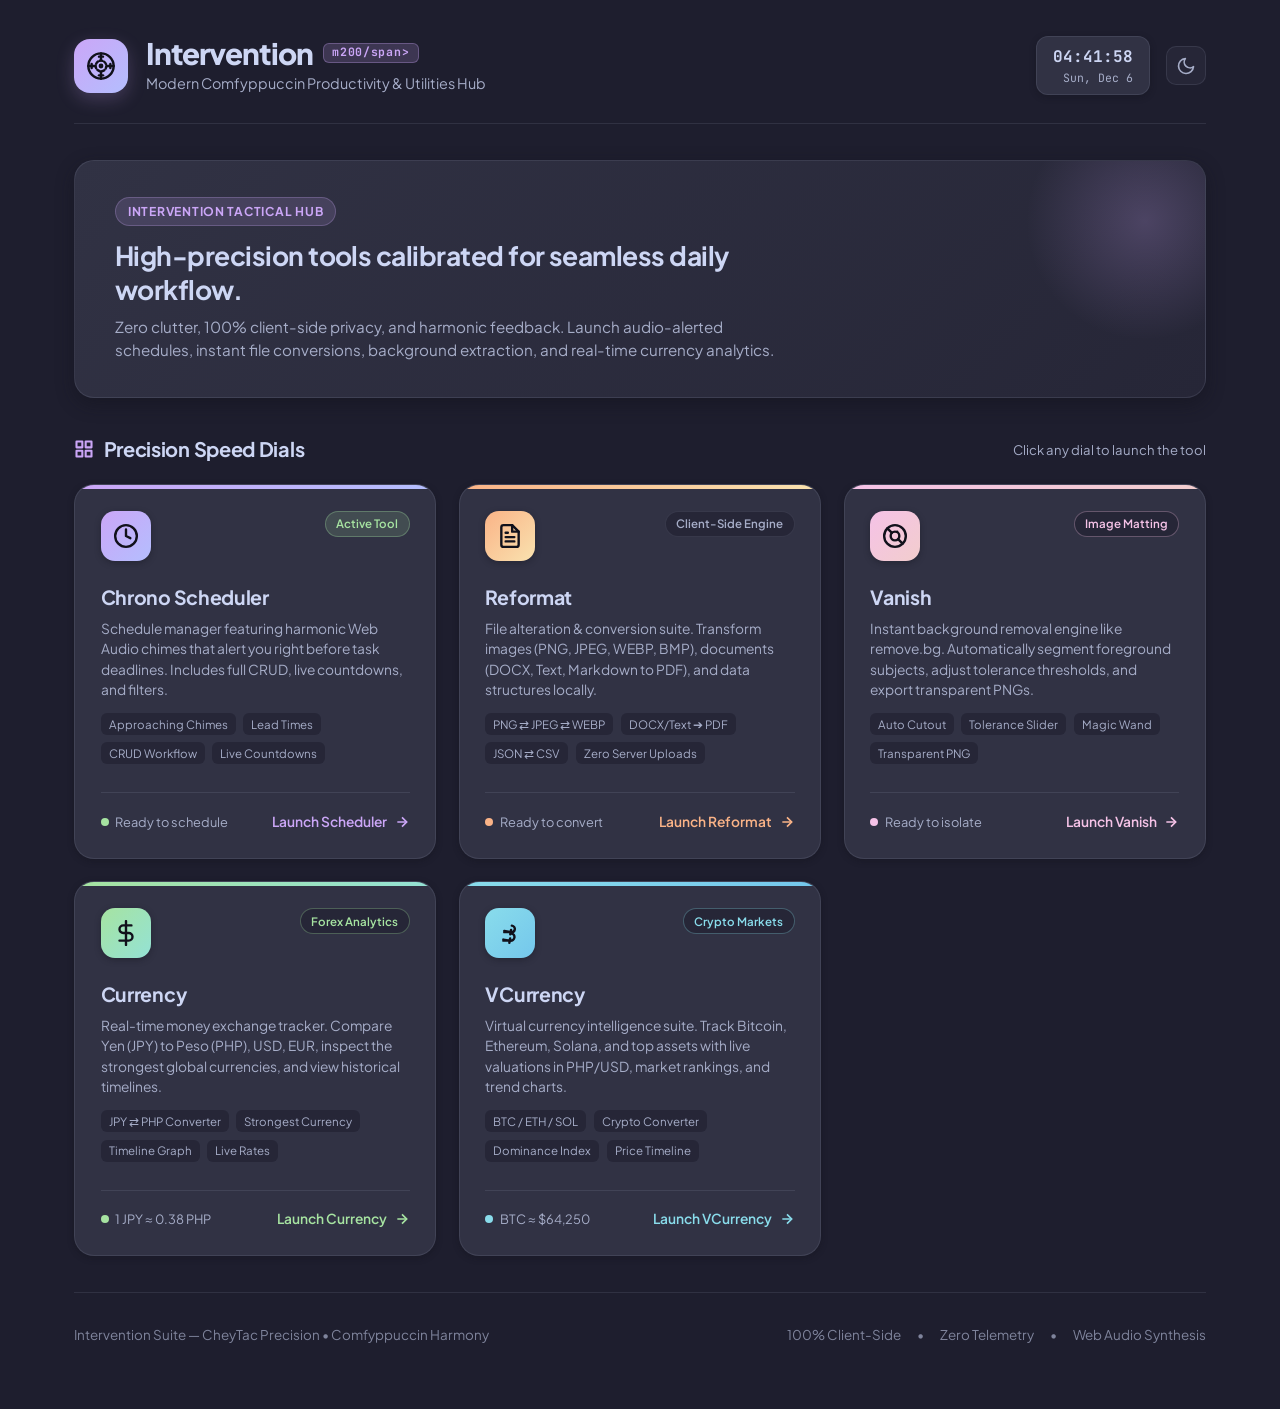
==== index.html @ 0a669cba "Initial commit" ====
<!DOCTYPE html>
<html lang="en" data-theme="mocha">
<head>
  <meta charset="UTF-8">
  <meta name="viewport" content="width=device-width, initial-scale=1.0">
  <title>Intervention — Tactical Productivity & Utilities Suite</title>
  <link rel="preconnect" href="https://fonts.googleapis.com">
  <link rel="preconnect" href="https://fonts.gstatic.com" crossorigin>
  <link href="https://fonts.googleapis.com/css2?family=Plus+Jakarta+Sans:wght@300;400;500;600;700;800&family=JetBrains+Mono:wght@400;500;600;700&display=swap" rel="stylesheet">
  <link rel="stylesheet" href="theme.css">
  <link rel="stylesheet" href="home.css">
</head>
<body>
  <div class="home-container">
    <!-- Top Header -->
    <header class="home-header">
      <div class="home-brand-group">
        <!-- CheyTac M200 Intervention Precision Sniper Reticle Icon -->
        <div class="home-logo-box" title="CheyTac M200 Intervention Reticle">
          <svg width="32" height="32" viewBox="0 0 24 24" fill="none" stroke="currentColor" stroke-width="1.8" stroke-linecap="round" stroke-linejoin="round">
            <!-- Outer scope optic ring -->
            <circle cx="12" cy="12" r="9.5"></circle>
            <!-- Inner precision circle -->
            <circle cx="12" cy="12" r="4" stroke-dasharray="2 1.5"></circle>
            <!-- Crosshairs -->
            <line x1="12" y1="2.5" x2="12" y2="7.5"></line>
            <line x1="12" y1="16.5" x2="12" y2="21.5"></line>
            <line x1="2.5" y1="12" x2="7.5" y2="12"></line>
            <line x1="16.5" y1="12" x2="21.5" y2="12"></line>
            <!-- Mil-dot elevation / windage hashmarks -->
            <line x1="10.5" y1="5" x2="13.5" y2="5"></line>
            <line x1="10.5" y1="19" x2="13.5" y2="19"></line>
            <line x1="5" y1="10.5" x2="5" y2="13.5"></line>
            <line x1="19" y1="10.5" x2="19" y2="13.5"></line>
            <!-- Rangefinder chevron / center dot -->
            <circle cx="12" cy="12" r="0.9" fill="currentColor"></circle>
          </svg>
        </div>
        <div>
          <h1 class="home-title">
            Intervention
            <span class="m200-tag"> m200/span>
          </h1>
          <p class="home-subtitle">Modern Comfyppuccin Productivity & Utilities Hub</p>
        </div>
      </div>

      <div class="home-header-right">
        <!-- Live Clock -->
        <div class="home-clock">
          <span class="home-clock-time" id="homeClockTime">--:--:--</span>
          <span class="home-clock-date" id="homeClockDate">---</span>
        </div>

        <!-- Comfyppuccin Theme Switcher (Mocha / Latte) -->
        <button id="homeThemeToggleBtn" class="btn btn-icon" title="Toggle Comfyppuccin Mocha / Latte Theme" aria-label="Toggle Theme">
          <svg class="theme-icon-sun hidden" width="20" height="20" viewBox="0 0 24 24" fill="none" stroke="currentColor" stroke-width="2" stroke-linecap="round" stroke-linejoin="round">
            <circle cx="12" cy="12" r="5"></circle>
            <line x1="12" y1="1" x2="12" y2="3"></line>
            <line x1="12" y1="21" x2="12" y2="23"></line>
            <line x1="4.22" y1="4.22" x2="5.64" y2="5.64"></line>
            <line x1="18.36" y1="18.36" x2="19.78" y2="19.78"></line>
            <line x1="1" y1="12" x2="3" y2="12"></line>
            <line x1="21" y1="12" x2="23" y2="12"></line>
            <line x1="4.22" y1="19.78" x2="5.64" y2="18.36"></line>
            <line x1="18.36" y1="5.64" x2="19.78" y2="4.22"></line>
          </svg>
          <svg class="theme-icon-moon" width="20" height="20" viewBox="0 0 24 24" fill="none" stroke="currentColor" stroke-width="2" stroke-linecap="round" stroke-linejoin="round">
            <path d="M21 12.79A9 9 0 1 1 11.21 3 7 7 0 0 0 21 12.79z"></path>
          </svg>
        </button>
      </div>
    </header>

    <!-- Hero Intro -->
    <section class="home-hero">
      <div class="hero-text-group">
        <span class="hero-badge">Intervention Tactical Hub</span>
        <h2 class="hero-heading">High-precision tools calibrated for seamless daily workflow.</h2>
        <p class="hero-desc">
          Zero clutter, 100% client-side privacy, and harmonic feedback. Launch audio-alerted schedules, instant file conversions, background extraction, and real-time currency analytics.
        </p>
      </div>
    </section>

    <!-- Speed Dial Cards Section -->
    <section class="speed-dial-section">
      <div class="section-header">
        <h3 class="section-title">
          <svg width="20" height="20" viewBox="0 0 24 24" fill="none" stroke="var(--cp-mauve)" stroke-width="2.5" stroke-linecap="round" stroke-linejoin="round">
            <rect x="3" y="3" width="7" height="7"></rect>
            <rect x="14" y="3" width="7" height="7"></rect>
            <rect x="14" y="14" width="7" height="7"></rect>
            <rect x="3" y="14" width="7" height="7"></rect>
          </svg>
          Precision Speed Dials
        </h3>
        <span class="section-subtitle">Click any dial to launch the tool</span>
      </div>

      <div class="speed-dial-grid">
        <!-- 1. Chrono Scheduler -->
        <a href="scheduler.html" class="speed-dial-card card-scheduler" id="speedDialScheduler">
          <div class="card-top">
            <div class="card-icon-box">
              <svg width="26" height="26" viewBox="0 0 24 24" fill="none" stroke="currentColor" stroke-width="2.2" stroke-linecap="round" stroke-linejoin="round">
                <circle cx="12" cy="12" r="10"></circle>
                <polyline points="12 6 12 12 16 14"></polyline>
              </svg>
            </div>
            <span class="card-badge badge-active" id="schedulerTaskCountBadge">Active Tool</span>
          </div>

          <div class="card-body">
            <h4 class="card-title">Chrono Scheduler</h4>
            <p class="card-desc">
              Schedule manager featuring harmonic Web Audio chimes that alert you right before task deadlines. Includes full CRUD, live countdowns, and filters.
            </p>
            <div class="card-features">
              <span class="feature-pill">Approaching Chimes</span>
              <span class="feature-pill">Lead Times</span>
              <span class="feature-pill">CRUD Workflow</span>
              <span class="feature-pill">Live Countdowns</span>
            </div>
          </div>

          <div class="card-footer">
            <span class="card-status-text" id="schedulerStatusText">
              <span class="status-dot"></span> Ready to schedule
            </span>
            <span class="launch-btn-label">
              Launch Scheduler
              <svg width="16" height="16" viewBox="0 0 24 24" fill="none" stroke="currentColor" stroke-width="2.5">
                <path d="M5 12h14"></path>
                <path d="M12 5l7 7-7 7"></path>
              </svg>
            </span>
          </div>
        </a>

        <!-- 2. Reformat (Formerly Conver Falter) -->
        <a href="reformat.html" class="speed-dial-card card-reformat" id="speedDialReformat">
          <div class="card-top">
            <div class="card-icon-box">
              <svg width="26" height="26" viewBox="0 0 24 24" fill="none" stroke="currentColor" stroke-width="2.2" stroke-linecap="round" stroke-linejoin="round">
                <path d="M14 2H6a2 2 0 0 0-2 2v16a2 2 0 0 0 2 2h12a2 2 0 0 0 2-2V8z"></path>
                <polyline points="14 2 14 8 20 8"></polyline>
                <line x1="16" y1="13" x2="8" y2="13"></line>
                <line x1="16" y1="17" x2="8" y2="17"></line>
                <polyline points="10 9 9 9 8 9"></polyline>
              </svg>
            </div>
            <span class="card-badge">Client-Side Engine</span>
          </div>

          <div class="card-body">
            <h4 class="card-title">Reformat</h4>
            <p class="card-desc">
              File alteration & conversion suite. Transform images (PNG, JPEG, WEBP, BMP), documents (DOCX, Text, Markdown to PDF), and data structures locally.
            </p>
            <div class="card-features">
              <span class="feature-pill">PNG ⇄ JPEG ⇄ WEBP</span>
              <span class="feature-pill">DOCX/Text ➔ PDF</span>
              <span class="feature-pill">JSON ⇄ CSV</span>
              <span class="feature-pill">Zero Server Uploads</span>
            </div>
          </div>

          <div class="card-footer">
            <span class="card-status-text">
              <span class="status-dot" style="background-color: var(--cp-peach);"></span> Ready to convert
            </span>
            <span class="launch-btn-label" style="color: var(--cp-peach);">
              Launch Reformat
              <svg width="16" height="16" viewBox="0 0 24 24" fill="none" stroke="currentColor" stroke-width="2.5">
                <path d="M5 12h14"></path>
                <path d="M12 5l7 7-7 7"></path>
              </svg>
            </span>
          </div>
        </a>

        <!-- 3. Vanish (Background Remover) -->
        <a href="vanish.html" class="speed-dial-card card-vanish" id="speedDialVanish">
          <div class="card-top">
            <div class="card-icon-box">
              <svg width="26" height="26" viewBox="0 0 24 24" fill="none" stroke="currentColor" stroke-width="2.2" stroke-linecap="round" stroke-linejoin="round">
                <circle cx="12" cy="12" r="10"></circle>
                <path d="m4.93 4.93 4.24 4.24"></path>
                <path d="m14.83 14.83 4.24 4.24"></path>
                <path d="M14 8h.01"></path>
                <circle cx="12" cy="12" r="4"></circle>
              </svg>
            </div>
            <span class="card-badge" style="color: var(--cp-pink); border-color: rgba(245, 194, 231, 0.3);">Image Matting</span>
          </div>

          <div class="card-body">
            <h4 class="card-title">Vanish</h4>
            <p class="card-desc">
              Instant background removal engine like remove.bg. Automatically segment foreground subjects, adjust tolerance thresholds, and export transparent PNGs.
            </p>
            <div class="card-features">
              <span class="feature-pill">Auto Cutout</span>
              <span class="feature-pill">Tolerance Slider</span>
              <span class="feature-pill">Magic Wand</span>
              <span class="feature-pill">Transparent PNG</span>
            </div>
          </div>

          <div class="card-footer">
            <span class="card-status-text">
              <span class="status-dot" style="background-color: var(--cp-pink);"></span> Ready to isolate
            </span>
            <span class="launch-btn-label" style="color: var(--cp-pink);">
              Launch Vanish
              <svg width="16" height="16" viewBox="0 0 24 24" fill="none" stroke="currentColor" stroke-width="2.5">
                <path d="M5 12h14"></path>
                <path d="M12 5l7 7-7 7"></path>
              </svg>
            </span>
          </div>
        </a>

        <!-- 4. Currency (Fiat Exchange Rates & Trends) -->
        <a href="currency.html" class="speed-dial-card card-currency" id="speedDialCurrency">
          <div class="card-top">
            <div class="card-icon-box">
              <svg width="26" height="26" viewBox="0 0 24 24" fill="none" stroke="currentColor" stroke-width="2.2" stroke-linecap="round" stroke-linejoin="round">
                <line x1="12" y1="1" x2="12" y2="23"></line>
                <path d="M17 5H9.5a3.5 3.5 0 0 0 0 7h5a3.5 3.5 0 0 1 0 7H6"></path>
              </svg>
            </div>
            <span class="card-badge" style="color: var(--cp-green); border-color: rgba(166, 227, 161, 0.3);">Forex Analytics</span>
          </div>

          <div class="card-body">
            <h4 class="card-title">Currency</h4>
            <p class="card-desc">
              Real-time money exchange tracker. Compare Yen (JPY) to Peso (PHP), USD, EUR, inspect the strongest global currencies, and view historical timelines.
            </p>
            <div class="card-features">
              <span class="feature-pill">JPY ⇄ PHP Converter</span>
              <span class="feature-pill">Strongest Currency</span>
              <span class="feature-pill">Timeline Graph</span>
              <span class="feature-pill">Live Rates</span>
            </div>
          </div>

          <div class="card-footer">
            <span class="card-status-text" id="currencyStatusText">
              <span class="status-dot" style="background-color: var(--cp-green);"></span> Loading rates...
            </span>
            <span class="launch-btn-label" style="color: var(--cp-green);">
              Launch Currency
              <svg width="16" height="16" viewBox="0 0 24 24" fill="none" stroke="currentColor" stroke-width="2.5">
                <path d="M5 12h14"></path>
                <path d="M12 5l7 7-7 7"></path>
              </svg>
            </span>
          </div>
        </a>

        <!-- 5. VCurrency (Virtual / Crypto Analytics) -->
        <a href="vcurrency.html" class="speed-dial-card card-vcurrency" id="speedDialVCurrency">
          <div class="card-top">
            <div class="card-icon-box">
              <svg width="26" height="26" viewBox="0 0 24 24" fill="none" stroke="currentColor" stroke-width="2.2" stroke-linecap="round" stroke-linejoin="round">
                <path d="M11.767 19.089c4.924.868 6.14-6.025 1.216-6.894m-1.216 6.894L5.86 18.047m5.907 1.042l-.347 1.97m.347-1.97l.347-1.97m-.347 1.97H5.86m6.74-7.852c4.348.766 5.423-5.316 1.075-6.082m-1.075 6.082L6.693 10.15m5.907 1.043l-.347 1.97m.347-1.97l.347-1.97m-.347 1.97H6.693"></path>
              </svg>
            </div>
            <span class="card-badge" style="color: var(--cp-sky); border-color: rgba(137, 220, 235, 0.3);">Crypto Markets</span>
          </div>

          <div class="card-body">
            <h4 class="card-title">VCurrency</h4>
            <p class="card-desc">
              Virtual currency intelligence suite. Track Bitcoin, Ethereum, Solana, and top assets with live valuations in PHP/USD, market rankings, and trend charts.
            </p>
            <div class="card-features">
              <span class="feature-pill">BTC / ETH / SOL</span>
              <span class="feature-pill">Crypto Converter</span>
              <span class="feature-pill">Dominance Index</span>
              <span class="feature-pill">Price Timeline</span>
            </div>
          </div>

          <div class="card-footer">
            <span class="card-status-text" id="vcurrencyStatusText">
              <span class="status-dot" style="background-color: var(--cp-sky);"></span> Loading crypto...
            </span>
            <span class="launch-btn-label" style="color: var(--cp-sky);">
              Launch VCurrency
              <svg width="16" height="16" viewBox="0 0 24 24" fill="none" stroke="currentColor" stroke-width="2.5">
                <path d="M5 12h14"></path>
                <path d="M12 5l7 7-7 7"></path>
              </svg>
            </span>
          </div>
        </a>
      </div>
    </section>

    <!-- Footer -->
    <footer class="home-footer">
      <div>
        <span>Intervention Suite</span> &mdash; CheyTac Precision &bull; Comfyppuccin Harmony
      </div>
      <div class="footer-tags">
        <span>100% Client-Side</span>
        <span>&bull;</span>
        <span>Zero Telemetry</span>
        <span>&bull;</span>
        <span>Web Audio Synthesis</span>
      </div>
    </footer>
  </div>

  <script src="home.js"></script>
</body>
</html>
---- theme.css ----
/* ==========================================================================
   Intervention — Comfyppuccin Theme Design System
   Cozy, warm pastel aesthetic inspired by Catppuccin (Mocha & Latte)
   ========================================================================== */

:root, [data-theme="mocha"] {
  /* Comfyppuccin Mocha Palette (Default Dark) */
  --cp-rosewater: #f5e0dc;
  --cp-flamingo:  #f2cdcd;
  --cp-pink:      #f5c2e7;
  --cp-mauve:     #cba6f7;
  --cp-red:       #f38ba8;
  --cp-maroon:    #eba0ac;
  --cp-peach:     #fab387;
  --cp-yellow:    #f9e2af;
  --cp-green:     #a6e3a1;
  --cp-teal:      #94e2d5;
  --cp-sky:       #89dceb;
  --cp-sapphire:  #74c7ec;
  --cp-blue:      #89b4fa;
  --cp-lavender:  #b4befe;

  /* Surfaces & Backgrounds */
  --cp-text:      #cdd6f4;
  --cp-subtext1:  #bac2de;
  --cp-subtext0:  #a6adc8;
  --cp-overlay2:  #9399b2;
  --cp-overlay1:  #7f849c;
  --cp-overlay0:  #6c7086;
  --cp-surface2:  #585b70;
  --cp-surface1:  #45475a;
  --cp-surface0:  #313244;
  --cp-base:      #1e1e2e;
  --cp-mantle:    #181825;
  --cp-crust:     #11111b;

  /* Semantic UI Tokens */
  --bg-app:        var(--cp-base);
  --bg-sidebar:    var(--cp-mantle);
  --bg-card:       var(--cp-surface0);
  --bg-card-hover: #3b3d52;
  --bg-card-subtle:#262637;
  --bg-input:      var(--cp-mantle);
  --border-subtle: rgba(205, 214, 244, 0.1);
  --border-hover:  rgba(205, 214, 244, 0.2);
  --border-focus:  var(--cp-mauve);

  --text-main:     var(--cp-text);
  --text-muted:    var(--cp-subtext0);
  --text-dim:      var(--cp-overlay1);

  --accent-primary:var(--cp-mauve);
  --accent-hover:  #b584ea;
  --accent-glow:   rgba(203, 166, 247, 0.22);

  --accent-accent2:var(--cp-lavender);
  --accent-peach:  var(--cp-peach);
  --accent-teal:   var(--cp-teal);
  --accent-green:  var(--cp-green);
  --accent-red:    var(--cp-red);
  --accent-yellow: var(--cp-yellow);
  --accent-sky:    var(--cp-sky);

  --shadow-sm: 0 2px 6px rgba(17, 17, 27, 0.35);
  --shadow-md: 0 6px 18px rgba(17, 17, 27, 0.45);
  --shadow-lg: 0 16px 36px rgba(17, 17, 27, 0.65);
}

[data-theme="latte"] {
  /* Comfyppuccin Latte Palette (Warm Light) */
  --cp-rosewater: #dc8a78;
  --cp-flamingo:  #dd7878;
  --cp-pink:      #ea76cb;
  --cp-mauve:     #8839ef;
  --cp-red:       #d20f39;
  --cp-maroon:    #e64553;
  --cp-peach:     #fe640b;
  --cp-yellow:    #df8e1d;
  --cp-green:     #40a02b;
  --cp-teal:      #179299;
  --cp-sky:       #04a5e5;
  --cp-sapphire:  #209fb5;
  --cp-blue:      #1e66f5;
  --cp-lavender:  #7287fd;

  --cp-text:      #4c4f69;
  --cp-subtext1:  #5c5f77;
  --cp-subtext0:  #6c6f85;
  --cp-overlay2:  #7c7f93;
  --cp-overlay1:  #8c8fa1;
  --cp-overlay0:  #9ca0b0;
  --cp-surface2:  #acb0be;
  --cp-surface1:  #bcc0cc;
  --cp-surface0:  #ccd0da;
  --cp-base:      #eff1f5;
  --cp-mantle:    #e6e9ef;
  --cp-crust:     #dce0e8;

  --bg-app:        var(--cp-base);
  --bg-sidebar:    var(--cp-mantle);
  --bg-card:       #ffffff;
  --bg-card-hover: #f7f8fb;
  --bg-card-subtle:#f0f2f7;
  --bg-input:      #fdfdfe;
  --border-subtle: rgba(76, 79, 105, 0.12);
  --border-hover:  rgba(76, 79, 105, 0.22);
  --border-focus:  var(--cp-mauve);

  --text-main:     var(--cp-text);
  --text-muted:    var(--cp-subtext0);
  --text-dim:      var(--cp-overlay0);

  --accent-primary:var(--cp-mauve);
  --accent-hover:  #7625dc;
  --accent-glow:   rgba(136, 57, 239, 0.18);

  --accent-accent2:var(--cp-lavender);
  --accent-peach:  var(--cp-peach);
  --accent-teal:   var(--cp-teal);
  --accent-green:  var(--cp-green);
  --accent-red:    var(--cp-red);
  --accent-yellow: var(--cp-yellow);
  --accent-sky:    var(--cp-sky);

  --shadow-sm: 0 2px 6px rgba(76, 79, 105, 0.06);
  --shadow-md: 0 6px 18px rgba(76, 79, 105, 0.1);
  --shadow-lg: 0 16px 36px rgba(76, 79, 105, 0.14);
}

/* Base Settings */
*, *::before, *::after {
  box-sizing: border-box;
  margin: 0;
  padding: 0;
}

body {
  font-family: 'Plus Jakarta Sans', -apple-system, BlinkMacSystemFont, 'Segoe UI', Roboto, sans-serif;
  background-color: var(--bg-app);
  color: var(--text-main);
  line-height: 1.5;
  -webkit-font-smoothing: antialiased;
  min-height: 100vh;
  transition: background-color 0.25s ease, color 0.25s ease;
}

/* Typography Helpers */
.mono {
  font-family: 'JetBrains Mono', monospace;
}

/* Buttons */
.btn {
  display: inline-flex;
  align-items: center;
  justify-content: center;
  gap: 0.5rem;
  font-family: inherit;
  font-size: 0.88rem;
  font-weight: 500;
  padding: 0.6rem 1.1rem;
  border-radius: 10px;
  border: 1px solid transparent;
  cursor: pointer;
  transition: all 0.18s cubic-bezier(0.4, 0, 0.2, 1);
  text-decoration: none;
  white-space: nowrap;
}

.btn:active {
  transform: translateY(1px);
}

.btn-primary {
  background-color: var(--accent-primary);
  color: #11111b;
  font-weight: 600;
  box-shadow: 0 3px 10px var(--accent-glow);
}

.btn-primary:hover {
  background-color: var(--accent-hover);
  box-shadow: 0 5px 14px var(--accent-glow);
}

.btn-secondary {
  background-color: var(--bg-card);
  color: var(--text-main);
  border: 1px solid var(--border-subtle);
}

.btn-secondary:hover {
  background-color: var(--bg-card-hover);
  border-color: var(--border-hover);
}

.btn-outline {
  background: transparent;
  border: 1px solid var(--border-subtle);
  color: var(--text-main);
}

.btn-outline:hover {
  background-color: var(--bg-card);
  border-color: var(--border-hover);
}

.btn-icon {
  background-color: var(--bg-card-subtle);
  border: 1px solid var(--border-subtle);
  color: var(--text-muted);
  padding: 0.55rem;
  border-radius: 10px;
}

.btn-icon:hover {
  color: var(--text-main);
  background-color: var(--bg-card);
  border-color: var(--border-hover);
}

.hidden {
  display: none !important;
}
---- home.css ----
/* ==========================================================================
   Intervention — Home Hub & Speed Dial Cards Stylesheet
   Comfyppuccin Aesthetic: Warm, Cozy, Soft Curves, Refined Dashboard
   With CheyTac M200 Intervention Crosshair / Reticle Theme Accent
   ========================================================================== */

.home-container {
  max-width: 1180px;
  margin: 0 auto;
  padding: 2.25rem 1.5rem 4rem;
  display: flex;
  flex-direction: column;
  gap: 2.25rem;
}

/* Home Header */
.home-header {
  display: flex;
  align-items: center;
  justify-content: space-between;
  flex-wrap: wrap;
  gap: 1.5rem;
  padding-bottom: 1.75rem;
  border-bottom: 1px solid var(--border-subtle);
}

.home-brand-group {
  display: flex;
  align-items: center;
  gap: 1.1rem;
}

/* CheyTac M200 Sniper Reticle Logo Box */
.home-logo-box {
  width: 54px;
  height: 54px;
  border-radius: 16px;
  background: linear-gradient(135deg, var(--cp-mauve), var(--cp-lavender));
  color: #11111b;
  display: flex;
  align-items: center;
  justify-content: center;
  box-shadow: 0 6px 18px var(--accent-glow);
  position: relative;
}

.home-title {
  font-size: 1.85rem;
  font-weight: 800;
  letter-spacing: -0.03em;
  color: var(--text-main);
  line-height: 1.1;
  display: flex;
  align-items: center;
  gap: 0.6rem;
}

.m200-tag {
  font-size: 0.72rem;
  font-weight: 700;
  padding: 0.15rem 0.55rem;
  border-radius: 6px;
  background: rgba(203, 166, 247, 0.18);
  color: var(--cp-mauve);
  letter-spacing: 0.06em;
  font-family: 'JetBrains Mono', monospace;
  border: 1px solid rgba(203, 166, 247, 0.3);
}

.home-subtitle {
  font-size: 0.9rem;
  color: var(--text-muted);
  margin-top: 0.25rem;
}

.home-header-right {
  display: flex;
  align-items: center;
  gap: 1rem;
}

.home-clock {
  background: var(--bg-card);
  border: 1px solid var(--border-subtle);
  padding: 0.5rem 1rem;
  border-radius: 12px;
  display: flex;
  flex-direction: column;
  align-items: flex-end;
  font-family: 'JetBrains Mono', monospace;
  box-shadow: var(--shadow-sm);
}

.home-clock-time {
  font-size: 1rem;
  font-weight: 700;
  color: var(--text-main);
}

.home-clock-date {
  font-size: 0.72rem;
  color: var(--text-muted);
}

/* Hero Intro Banner */
.home-hero {
  background: linear-gradient(135deg, var(--bg-card) 0%, var(--bg-card-subtle) 100%);
  border: 1px solid var(--border-subtle);
  border-radius: 20px;
  padding: 2.25rem 2.5rem;
  display: flex;
  justify-content: space-between;
  align-items: center;
  position: relative;
  overflow: hidden;
  box-shadow: var(--shadow-md);
}

.home-hero::after {
  content: '';
  position: absolute;
  top: -60px;
  right: -60px;
  width: 240px;
  height: 240px;
  border-radius: 50%;
  background: radial-gradient(circle, var(--accent-glow) 0%, transparent 70%);
  pointer-events: none;
}

.hero-text-group {
  max-width: 680px;
  z-index: 1;
}

.hero-badge {
  display: inline-flex;
  align-items: center;
  gap: 0.45rem;
  background-color: rgba(203, 166, 247, 0.15);
  color: var(--cp-mauve);
  font-size: 0.76rem;
  font-weight: 700;
  text-transform: uppercase;
  letter-spacing: 0.06em;
  padding: 0.25rem 0.75rem;
  border-radius: 9999px;
  margin-bottom: 0.85rem;
  border: 1px solid rgba(203, 166, 247, 0.25);
}

.hero-heading {
  font-size: 1.65rem;
  font-weight: 700;
  color: var(--text-main);
  letter-spacing: -0.02em;
  line-height: 1.3;
}

.hero-desc {
  font-size: 0.95rem;
  color: var(--text-muted);
  margin-top: 0.5rem;
  line-height: 1.5;
}

/* Speed Dial Section */
.speed-dial-section {
  display: flex;
  flex-direction: column;
  gap: 1.25rem;
}

.section-header {
  display: flex;
  align-items: center;
  justify-content: space-between;
}

.section-title {
  font-size: 1.25rem;
  font-weight: 700;
  color: var(--text-main);
  letter-spacing: -0.015em;
  display: flex;
  align-items: center;
  gap: 0.6rem;
}

.section-subtitle {
  font-size: 0.82rem;
  color: var(--text-muted);
}

/* Speed Dial Cards Grid (5 tools) */
.speed-dial-grid {
  display: grid;
  grid-template-columns: repeat(auto-fit, minmax(320px, 1fr));
  gap: 1.4rem;
}

.speed-dial-card {
  background-color: var(--bg-card);
  border: 1px solid var(--border-subtle);
  border-radius: 20px;
  padding: 1.6rem;
  display: flex;
  flex-direction: column;
  justify-content: space-between;
  gap: 1.35rem;
  transition: transform 0.22s ease, border-color 0.22s ease, box-shadow 0.22s ease;
  position: relative;
  overflow: hidden;
  box-shadow: var(--shadow-sm);
  text-decoration: none;
  color: inherit;
}

.speed-dial-card:hover {
  transform: translateY(-4px);
  border-color: var(--border-hover);
  box-shadow: var(--shadow-lg);
  background-color: var(--bg-card-hover);
}

/* Accent top border strip */
.speed-dial-card::before {
  content: '';
  position: absolute;
  top: 0;
  left: 0;
  right: 0;
  height: 4px;
}

.card-scheduler::before { background: linear-gradient(90deg, var(--cp-mauve), var(--cp-lavender)); }
.card-reformat::before  { background: linear-gradient(90deg, var(--cp-peach), var(--cp-yellow)); }
.card-vanish::before    { background: linear-gradient(90deg, var(--cp-pink), var(--cp-flamingo)); }
.card-media::before     { background: linear-gradient(90deg, var(--cp-lavender), var(--cp-mauve)); }
.card-currency::before  { background: linear-gradient(90deg, var(--cp-green), var(--cp-teal)); }
.card-vcurrency::before { background: linear-gradient(90deg, var(--cp-sky), var(--cp-sapphire)); }

.card-top {
  display: flex;
  align-items: flex-start;
  justify-content: space-between;
  gap: 1rem;
}

.card-icon-box {
  width: 50px;
  height: 50px;
  border-radius: 14px;
  display: flex;
  align-items: center;
  justify-content: center;
  color: #11111b;
  flex-shrink: 0;
  box-shadow: var(--shadow-sm);
}

.card-scheduler .card-icon-box { background: linear-gradient(135deg, var(--cp-mauve), var(--cp-lavender)); }
.card-reformat .card-icon-box  { background: linear-gradient(135deg, var(--cp-peach), var(--cp-yellow)); }
.card-vanish .card-icon-box    { background: linear-gradient(135deg, var(--cp-pink), var(--cp-flamingo)); }
.card-media .card-icon-box     { background: linear-gradient(135deg, var(--cp-lavender), var(--cp-mauve)); }
.card-currency .card-icon-box  { background: linear-gradient(135deg, var(--cp-green), var(--cp-teal)); }
.card-vcurrency .card-icon-box { background: linear-gradient(135deg, var(--cp-sky), var(--cp-sapphire)); }

.card-badge {
  font-size: 0.72rem;
  font-weight: 600;
  padding: 0.22rem 0.65rem;
  border-radius: 9999px;
  background-color: var(--bg-card-subtle);
  color: var(--text-muted);
  border: 1px solid var(--border-subtle);
}

.badge-active {
  background-color: rgba(166, 227, 161, 0.15);
  color: var(--cp-green);
  border-color: rgba(166, 227, 161, 0.3);
}

.card-body {
  display: flex;
  flex-direction: column;
  gap: 0.45rem;
}

.card-title {
  font-size: 1.22rem;
  font-weight: 700;
  color: var(--text-main);
  letter-spacing: -0.015em;
}

.card-desc {
  font-size: 0.86rem;
  color: var(--text-muted);
  line-height: 1.48;
}

.card-features {
  display: flex;
  flex-wrap: wrap;
  gap: 0.45rem;
  margin-top: 0.35rem;
}

.feature-pill {
  font-size: 0.72rem;
  padding: 0.15rem 0.5rem;
  border-radius: 6px;
  background-color: var(--bg-card-subtle);
  color: var(--text-muted);
}

.card-footer {
  display: flex;
  align-items: center;
  justify-content: space-between;
  border-top: 1px solid var(--border-subtle);
  padding-top: 1.15rem;
  margin-top: 0.4rem;
}

.card-status-text {
  font-size: 0.8rem;
  color: var(--text-muted);
  display: flex;
  align-items: center;
  gap: 0.4rem;
}

.status-dot {
  width: 8px;
  height: 8px;
  border-radius: 50%;
  background-color: var(--cp-green);
}

.launch-btn-label {
  display: inline-flex;
  align-items: center;
  gap: 0.4rem;
  font-size: 0.86rem;
  font-weight: 600;
  color: var(--cp-mauve);
  transition: transform 0.18s ease;
}

.speed-dial-card:hover .launch-btn-label {
  transform: translateX(4px);
}

/* Home Footer */
.home-footer {
  display: flex;
  align-items: center;
  justify-content: space-between;
  flex-wrap: wrap;
  gap: 1rem;
  padding-top: 2rem;
  border-top: 1px solid var(--border-subtle);
  font-size: 0.84rem;
  color: var(--text-dim);
}

.footer-tags {
  display: flex;
  gap: 1rem;
}

@media (max-width: 768px) {
  .home-hero {
    flex-direction: column;
    padding: 1.5rem;
  }
  .speed-dial-grid {
    grid-template-columns: 1fr;
  }
}
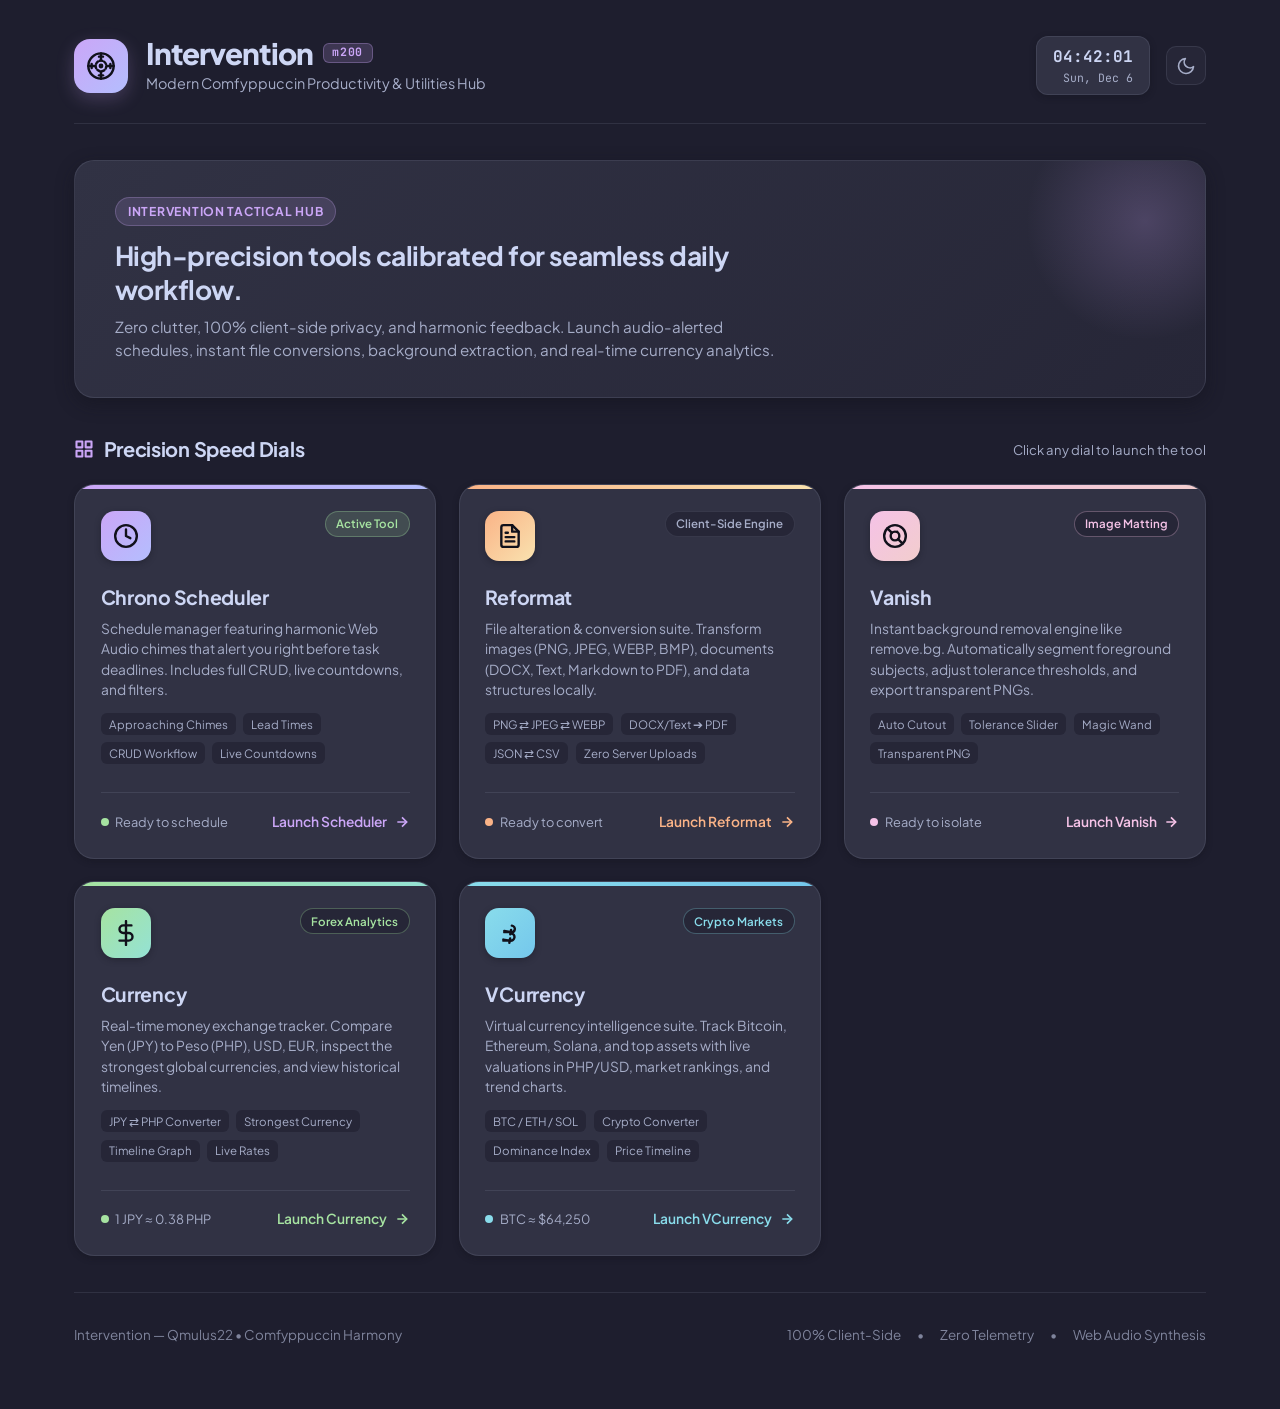
==== commit d0c341d3: "text fix" ====
--- a/index.html
+++ b/index.html
@@ -39,7 +39,7 @@
         <div>
           <h1 class="home-title">
             Intervention
-            <span class="m200-tag"> m200/span>
+            <span class="m200-tag">m200</span>
           </h1>
           <p class="home-subtitle">Modern Comfyppuccin Productivity & Utilities Hub</p>
         </div>
@@ -304,7 +304,7 @@
     <!-- Footer -->
     <footer class="home-footer">
       <div>
-        <span>Intervention Suite</span> &mdash; CheyTac Precision &bull; Comfyppuccin Harmony
+        <span>Intervention</span> &mdash; Qmulus22 &bull; Comfyppuccin Harmony
       </div>
       <div class="footer-tags">
         <span>100% Client-Side</span>
